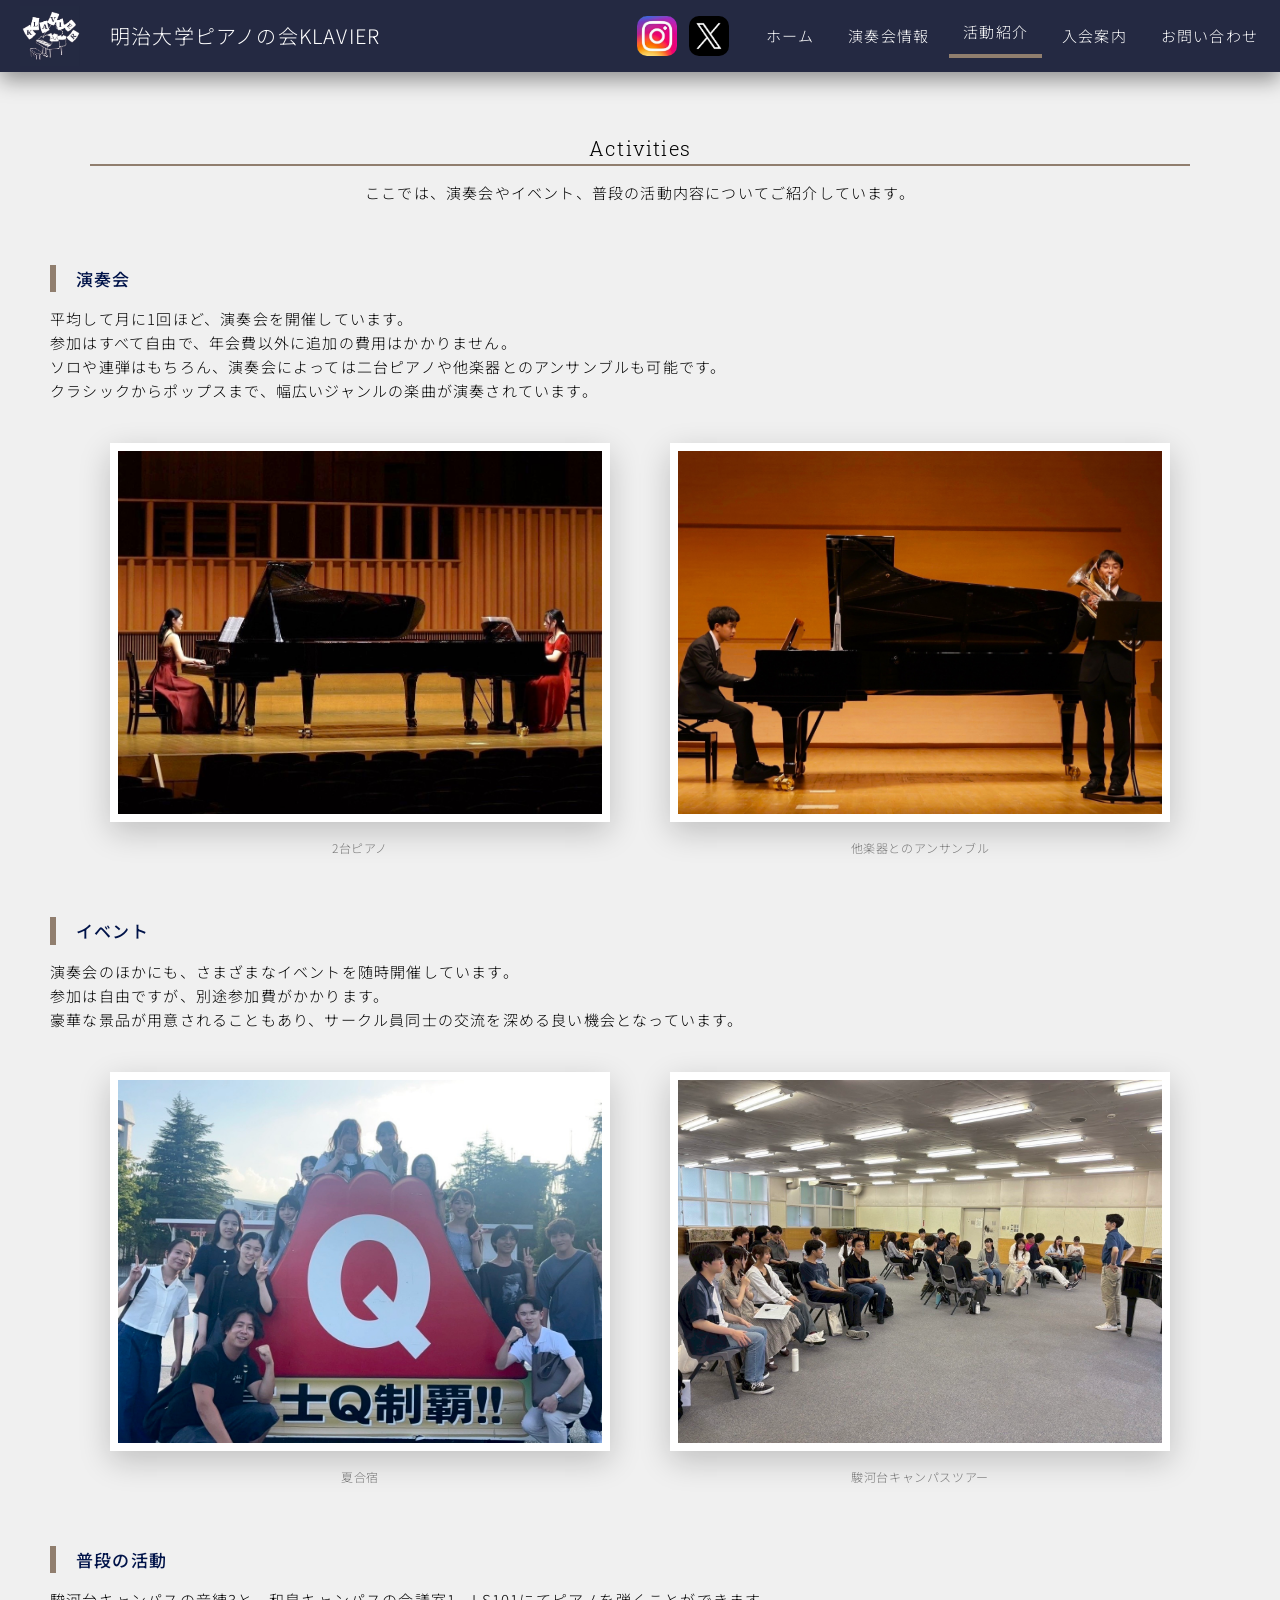
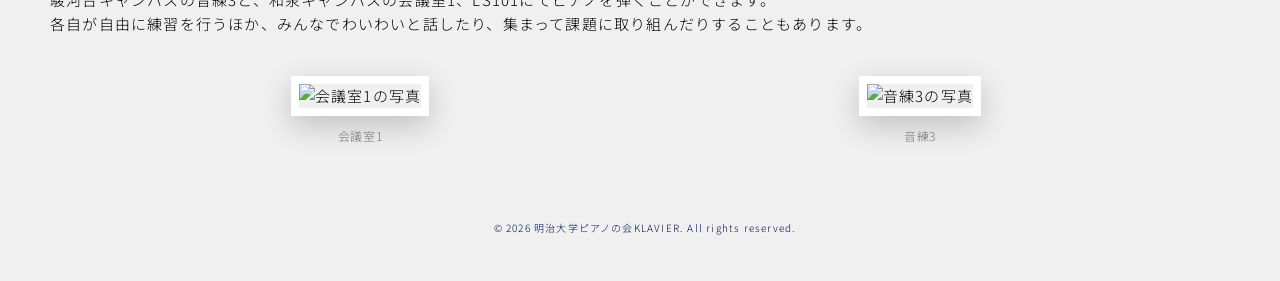
==== activities.html @ c99a4cb7 "Add files via upload" ====
<!DOCTYPE html>
<html lang="ja">

<head>
    <meta charset="UTF-8">
    <title id="KLAVIER">明治大学ピアノの会 KLAVIER</title>
    <meta name="description" content="明治大学公認ピアノサークル「ピアノの会KLAVIER」の公式サイトです♪">
    <meta name="viewport" content="width=device-width, initial-scale=1.0" />
    <link href="https://fonts.googleapis.com/css2?family=Roboto+Slab:wght@400;700&display=swap" rel="stylesheet">
    <link href="https://fonts.googleapis.com/css2?family=Noto+Sans+JP:wght@400;700;900&display=swap" rel="stylesheet">
    <link rel="icon" type="image/jpeg" href="images/icon.JPEG" />
    <link rel="stylesheet" href="style.css">
</head>

<body>
    <header class="site-header">
        <div class="container header-inner">
            <div class="logo-title">
                <img src="images/icon.JPEG" class="site-logo">
                <h1 class="site-title"><span class="sp-small">明治大学</span><br class="sp-only">ピアノの会KLAVIER</h1>
            </div>
            <div class="header-right">
                <div class="sns-links">
                    <a href="https://instagram.com/klavier_piano_meiji" target="_blank">
                        <img src="images/Instagram.jpg" alt="Instagram">
                    </a>
                    <a href="https://x.com/klavier_piano" target="_blank">
                        <img src="images/X.jpg" alt="X">
                    </a>
                </div>
                <nav class="main-nav" aria-label="メインナビゲーション">
                    <ul id="nav-list">

                        <li class="nav-item">
                            <a href="index.html" class="nav-link">ホーム</a>
                            <div class="nav-sublist">
                                <p>> KLAVIERとは<br>
                                > 東京六大学ピアノ連盟</p>
                            </div>
                        </li>

                        <li class="nav-item">
                            <a href="concerts.html" class="nav-link">演奏会情報</a>
                            <div class="nav-sublist">
                                <p>> 今後の演奏会<br>
                                    > 過去の演奏会</p>
                            </div>
                        </li>

                        <li class="nav-item">
                            <a href="activities.html" class="nav-link active">活動紹介</a>
                            <div class="nav-sublist">
                                <p>> 演奏会<br>
                                    > イベント<br>
                                    > 普段の活動</p>
                            </div>
                        </li>

                        <li class="nav-item">
                            <a href="join.html" class="nav-link">入会案内</a>
                            <div class="nav-sublist">
                                <p>> 入会方法<br>
                                    > 入会金<br>
                                    > よくある質問</p>
                            </div>
                        </li>

                        <li class="nav-item">
                            <a href="contact.html" class="nav-link">お問い合わせ</a>
                            <div class="nav-sublist">
                                <p>> OB・OGの方へ<br>
                                    > 出演依頼など</p>
                            </div>
                        </li>

                    </ul>
                </nav>
                <button class="nav-toggle" id="navToggle"><img src="images/toggle.jpg" alt="menu"></button>
            </div>
        </div>
    </header>

    <main>

        <section class="about container" aria-labelledby="about-heading">
            <h3 id="about-heading">Activities</h3>
            <p class="about-ex">ここでは、演奏会やイベント、普段の活動内容についてご紹介しています。</p>
            <article class="about-block">
                <h4>演奏会</h4>
                <p>平均して月に1回ほど、演奏会を開催しています。<br>
                    参加はすべて自由で、年会費以外に追加の費用はかかりません。<br>
                    ソロや連弾はもちろん、演奏会によっては二台ピアノや他楽器とのアンサンブルも可能です。<br>
                    クラシックからポップスまで、幅広いジャンルの楽曲が演奏されています。</p>
                <div class="about-images">
                    <figure>
                        <img src="images/act1.jpg" alt="2台ピアノを弾いている写真">
                        <figcaption>2台ピアノ</figcaption>
                    </figure>
                    <figure>
                        <img src="images/act2.jpg" alt="ピアノとユーフォニアム">
                        <figcaption>他楽器とのアンサンブル</figcaption>
                    </figure>
                </div>
            </article>
            <article class="about-block">
                <h4>イベント</h4>
                <p>演奏会のほかにも、さまざまなイベントを随時開催しています。<br>
                    参加は自由ですが、別途参加費がかかります。<br>
                    豪華な景品が用意されることもあり、サークル員同士の交流を深める良い機会となっています。</p>
                <div class="about-images">
                    <figure>
                        <img src="images/act3.jpg" alt="夏合宿の写真">
                        <figcaption>夏合宿</figcaption>
                    </figure>
                    <figure>
                        <img src="images/act4.jpg" alt="駿河台キャンパスツアーの写真">
                        <figcaption>駿河台キャンパスツアー</figcaption>
                    </figure>
                </div>
            </article>
            <article class="about-block">
                <h4>普段の活動</h4>
                <p>駿河台キャンパスの音練3と、和泉キャンパスの会議室1、LS101にてピアノを弾くことができます。<br>
                    各自が自由に練習を行うほか、みんなでわいわいと話したり、集まって課題に取り組んだりすることもあります。
                </p>
                <div class="about-images">
                    <figure>
                        <img src="images/act5.jpg" alt="会議室1の写真">
                        <figcaption>会議室1</figcaption>
                    </figure>
                    <figure>
                        <img src="images/act6.jpg" alt="音練3の写真">
                        <figcaption>音練3</figcaption>
                    </figure>
                </div>
            </article>
        </section>
    </main>

    <footer>
        <p>© 2026 明治大学ピアノの会KLAVIER. All rights reserved.</p>
    </footer>
    <script src="script.js"></script>
</body>

</html>
---- style.css ----
html {
  background: #f0f0f0;
}

body {
  margin: 0 0 30px 0;
  color: #000;
  background: #f0f0f0;
  line-height: 1.6;
  font-size: 15px;
  font-family: "Noto Sans JP", system-ui, -apple-system, "Hiragino Kaku Gothic ProN", "Yu Gothic", sans-serif;
  opacity: 0;
  transition: opacity 2.0s ease, transform 2.0s ease;
  font-weight: 300;
  letter-spacing: 0.08em;
}

body.loaded {
  opacity: 1;
}

main {
  margin: 0 30px;
}


/*****　ヘッダー　*****/
.site-header {
  background: #242942;
  color: #fff;
  padding: 6px 5px 6px 10px;
  position: sticky;
  top: 0;
  overflow: visible;
  z-index: 1000;
  box-shadow: 0 8px 20px rgba(0, 0, 0, 0.4);
}

.logo-title {
  display: flex;
  align-items: center;
  gap: 20px;
}

.header-inner {
  display: flex;
  align-items: center;
  position: relative;
  margin: 0;
}

.site-logo {
  width: 60px;
  height: auto;
  display: block;
  flex-shrink: 0;
  object-fit: contain;
  will-change: transform;
  margin: 0 10px;
}

.site-title {
  font-size: 20px;
  font-weight: 300;
  /*white-space: nowrap;*/
}

.header-right {
  display: flex;
  align-items: center;
  margin-left: auto;
  margin-right: 0;
}

/* SNSアイコンをヘッダー右上に配置 */
.sns-links {
  display: flex;
  gap: 12px;
  margin-left: auto;
  margin-right: 20px;
  margin-top: 6px;
  /* ナビの前に右寄せ */
  align-items: center;
}

.sns-links img {
  width: 40px;
  /* アイコンサイズ */
  height: 40px;
  border-radius: 10px;
  transition: transform 0.1s ease;
}

.sns-links img:hover {
  transform: scale(1.1);
}

/***** ナビ　*****/
.nav-toggle {
  display: none;
}

.main-nav ul {
  list-style: none;
  padding: 0;
  margin: 0;
  display: flex;
  align-items: center;
}

.main-nav .nav-link {
  display: inline-block;
  padding: 10px 14px;
  margin: 5px 3px;
  text-decoration: none;
  background: transparent;
  color: #fff;
  transition: 0.3s;
}

.main-nav .nav-link:hover,
.main-nav .nav-link:focus {
  background-color: rgba(255, 255, 255, 0.2);
  transform: translateY(-2px);
}

.main-nav .nav-link.active {
  border-bottom: solid 4px #907e6e;
  transform: translateY(-2px);
}

.main-nav .nav-link.active:hover,
.main-nav .nav-link.active:focus {
  outline: none;
}


/***** ヒーロー *****/
.hero {
  height: 500px;
  /* 高さ */
  background-image: url("images/header.jpg");
  background-size: cover;
  background-position: center;
  display: flex;
  align-items: center;
  justify-content: center;
  position: relative;
  margin-bottom: 60px;
}

.hero::before {
  content: "";
  position: absolute;
  inset: 0;
  background: rgba(255, 255, 255, 0.6);
  /* ← 白の強さ */
}

/* 中の文字を前面に */
.hero>* {
  position: relative;
}

.hero-title {
  font-size: 50px;
  text-align: center;
  font-weight: 600;
  font-family: "Roboto Slab", serif;
}

.hero-subtitle {
  font-size: 30px;
}

/* 下に白へフェード */
.hero::after {
  content: "";
  position: absolute;
  left: 0;
  right: 0;
  bottom: 0;
  height: 120px;
  background: linear-gradient(to bottom,
      rgba(240, 240, 240, 0),
      rgba(240, 240, 240, 1));
}


/***** 本文 *****/
.about-block {
  margin: 60px 0;
  padding: 0 20px;
}

#about-heading {
  border-bottom: solid 2px #907e6e;
  text-align: center;
  margin: 60px 60px 0 60px;
  font-size: 20px;
  font-weight: 300;
  font-family: "Roboto Slab", serif;
}

.about-block h4 {
  font-size: 17px;
  margin: 10px 0;
  color: #001349;
  border-left: solid 6px #907e6e;
  padding-left: 20px;
  font-weight: 500;
}

.about-ex {
  text-align: center;
}

.normal-list {
  padding-left: 0;
  margin-top: 20px;
}

.normal-list li {
  list-style: none;
  padding: 10px 0;
  margin-bottom: 8px;
  border-bottom: 1px solid #ccc;
  line-height: 1.7;
}

.note {
  font-size: 0.9em;
  color: #777;
}


/***** 写真 *****/
.about-images {
  display: grid;
  grid-template-columns: repeat(2, 1fr);
  gap: 60px;
  margin: 40px 60px;
  justify-items: center;
}

.about-images figure {
  margin: 0;
  text-align: center;
}

.about-images img {
  width: 100%;
  border: 8px solid #fff;
  box-shadow: 0 10px 30px rgba(0, 0, 0, 0.2);
  transition: transform 0.3s ease;
}

.about-images figcaption {
  margin-top: 10px;
  font-size: 0.8em;
  color: #777;
  letter-spacing: 0.05em;
}

.about-images img:hover {
  transform: scale(1.02);
}


/***** Instagram *****/
.instagram-wrapper {
  display: flex;
  justify-content: center;
}

.instagram-grid {
  display: grid;
  grid-template-columns: repeat(2, 1fr);
  gap: 100px;
}

.instagram-media {
  max-width: 300px !important;
  border-radius: 5px;
  box-shadow: 0 10px 30px rgba(0, 0, 0, 0.2);
  transition: transform 0.3s ease;
}

.instagram-media:hover {
  transform: scale(1.02);
}

/***** Q-A *****/
.faq-list {
  list-style: none;
  padding-left: 0;
}

.q-list {
  position: relative;
  padding-left: 40px;
  margin-top: 30px;
}

.q-list::before {
  content: "Q";
  position: absolute;
  left: 0;
  top: 0;
  width: 26px;
  height: 26px;
  border-radius: 50%;
  background: #001349;
  color: #fff;
  font-size: 14px;
  text-align: center;
  line-height: 26px;
}

.a-list {
  position: relative;
  padding-left: 40px;
  margin-top: 10px;
  margin-bottom: 20px;
  color: #777;
}

.a-list::before {
  content: "A";
  position: absolute;
  left: 0;
  top: 0;
  width: 26px;
  height: 26px;
  border-radius: 50%;
  background: #907e6e;
  color: #fff;
  font-size: 14px;
  text-align: center;
  line-height: 26px;
}


/***** フッター *****/
footer {
  color: #001349;
  text-align: center;
  margin: 0 10px 0 20px;
  padding: 5px 0;
  font-size: 10px;
  letter-spacing: 0.12em;
}


.nav-sublist {
  display: none;
}

* {
  box-sizing: border-box;
}

.sp-only {
  display: none;
}


/***** レスポンシブ *****/
@media (max-width: 1060px) {
  main {
    margin: 0 7px;
  }

  .main-nav ul {
    position: fixed;
    top: 72px;
    right: 0;
    width: 210px;
    height: 100%;
    background: #242942;
    border-left: solid #907e6e 5px;

    display: flex;
    align-items: flex-start;
    flex-direction: column;
    padding: 20px 20px;
    margin: 0;

    transform: translateX(100%);
    transition: transform 0.3s ease;
  }

  .main-nav ul.open {
    transform: translateX(0);
  }

  .main-nav .nav-link {
    padding: 6px 10px 2px 10px;
    margin: 0;
  }

  .nav-sublist p {
    margin-top: 4px;
    margin-bottom: 30px;
  }

  .nav-sublist {
    display: block;
    font-size: 12px;
    text-align: left;
  }

  .nav-toggle {
    color: #fff;
    display: flex;
    font-size: 40px;
    background-color: #242942;
    border: none;
    cursor: pointer;
    margin-left: auto;
    margin-right: 12px;
    padding: 0;
    outline: none;
    justify-content: flex-end;
  }

  .nav-toggle img {
    width: 40px;
    height: 50px;
  }

  .about-images {
    margin: 30px 20px;
    gap: 20px;
  }

  .about-images img {
    max-width: 300px;
  }

  .instagram-grid {
    gap: 50px;
  }

  .instagram-media {
    width: 100% !important;
    max-width: 300px !important;
    min-width: 0 !important;
  }

}

@media (max-width: 700px) {

  main {
    margin: 0 10px;
    padding-bottom: 20px;
    font-size: 14px;
  }

  .main-nav ul {
    top: 55px;
    width: 170px;
    padding: 20px 20px;
    margin: 0;
  }

  .nav-sublist {
    font-size: 11px;
  }

  .hero {
    height: 300px;
  }

  .hero-title {
    font-size: 28px;
  }

  .hero-subtitle {
    font-size: 16px;
  }

  .site-title {
    font-size: 15px;
    font-weight: 200;
    margin-top: 0;
    line-height: 1.1;
  }

  .logo-title {
    gap: 4px;
  }

  .nav-toggle {
    font-size: 28px;
    margin-left: 10px;
    margin-right: 12px;
  }

  .nav-toggle img {
    width: 32px;
    height: 40px;
  }

  .site-logo {
    width: 40px;
  }

  .sns-links {
    gap: 8px;
    margin-right: 0;
  }

  .sns-links img {
    width: 32px;
    height: 32px;
    border-radius: 8px;
  }

  .about-block {
    padding: 0 10px;
  }

  .about-block h4 {
    font-size: 15px;
    border-left: solid 3px #907e6e;
    padding-left: 15px;
  }

  #about-heading {
    font-size: 17px;
  }

  ul li {
    font-size: 14px;
  }

  .about-images {
    grid-template-columns: 1fr;
    margin: 30px 10px;
    gap: 20px;
  }

  .about-images img {
    max-width: 300px;
  }

  .instagram-grid {
    grid-template-columns: 1fr;
    gap: 20px;
    margin: 30px 10px;
  }

  footer {
    font-size: 10px;
  }

  .sp-hide {
    display: none;
  }

  .sp-small {
    font-size: 8px;
  }

  .sp-only {
    display: block;
  }

}

@media (max-width: 360px) {
  .site-title {
    font-size: 13px;
  }
  .main-nav ul {
    top: 52px;
  }

  .sns-links {
    gap: 6px;
  }

  .sns-links img {
    width: 28px;
    height: 28px;
    border-radius: 7px;
  }

}
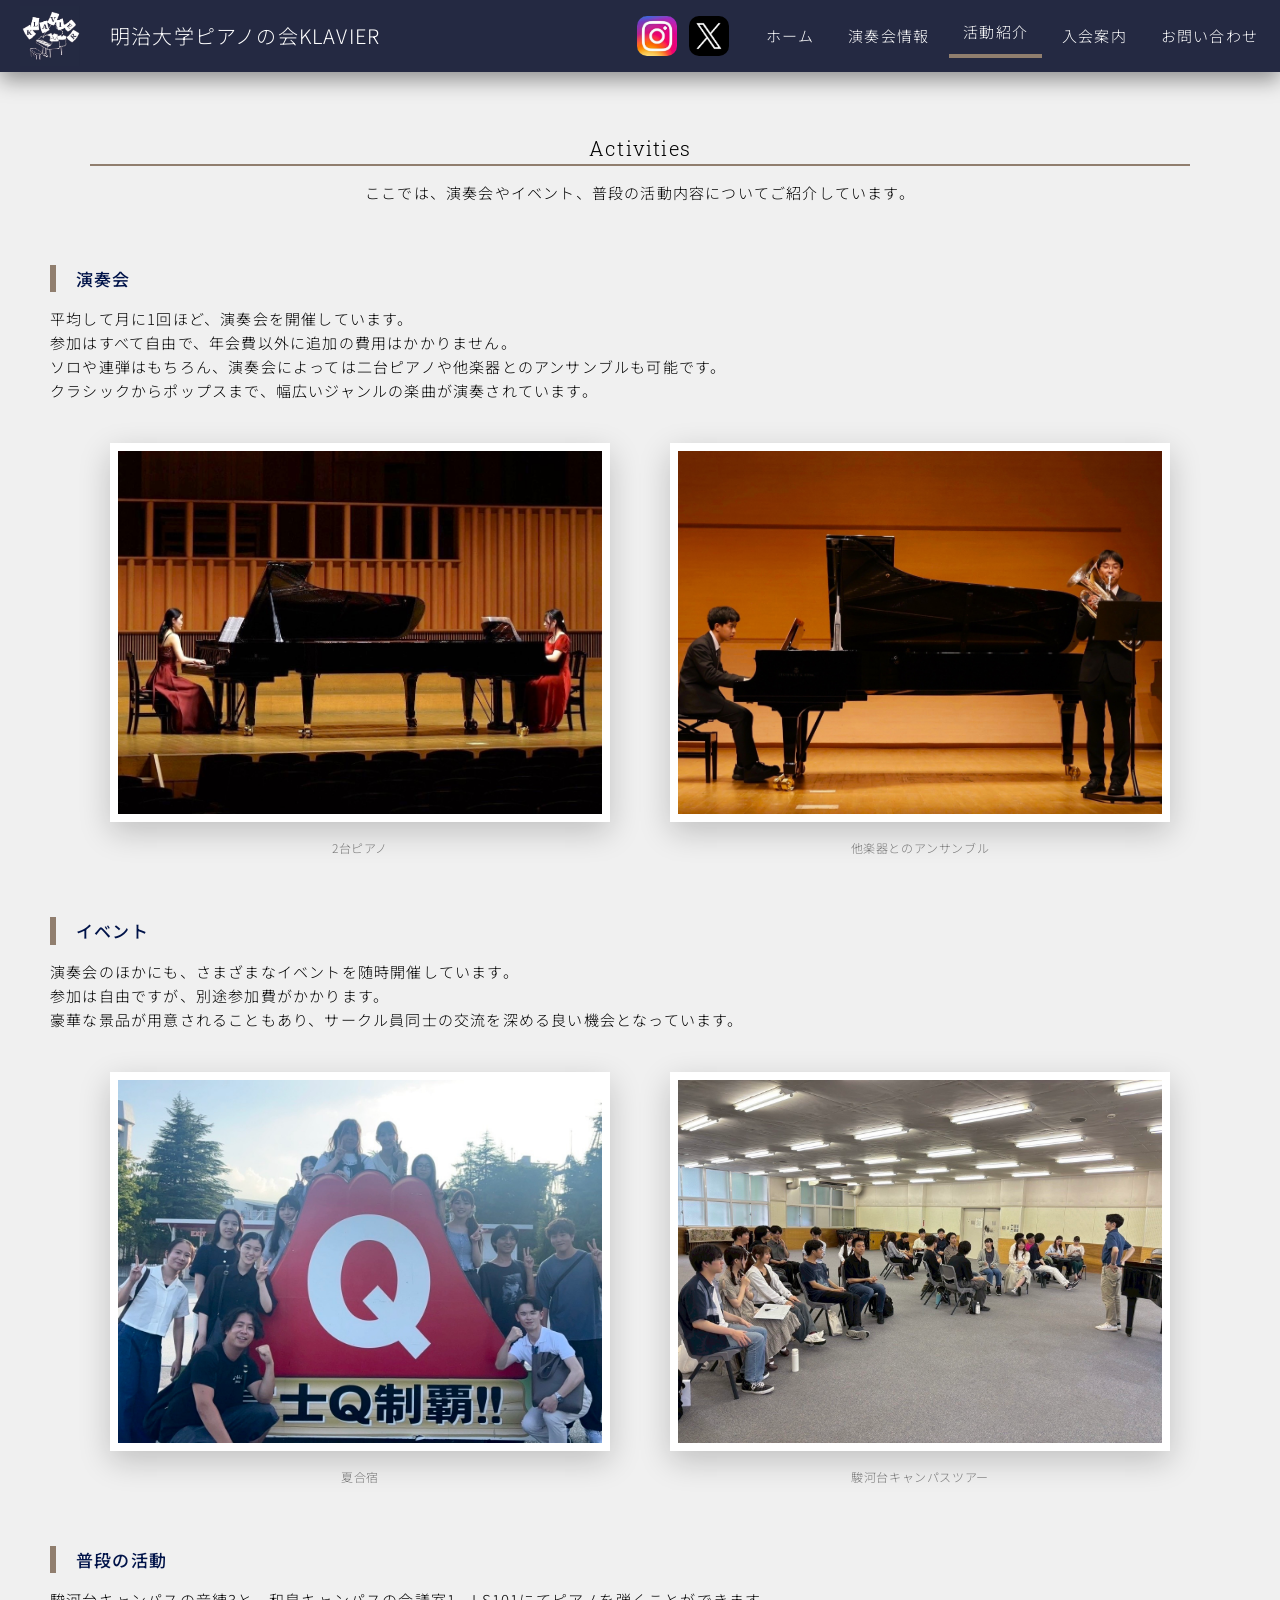
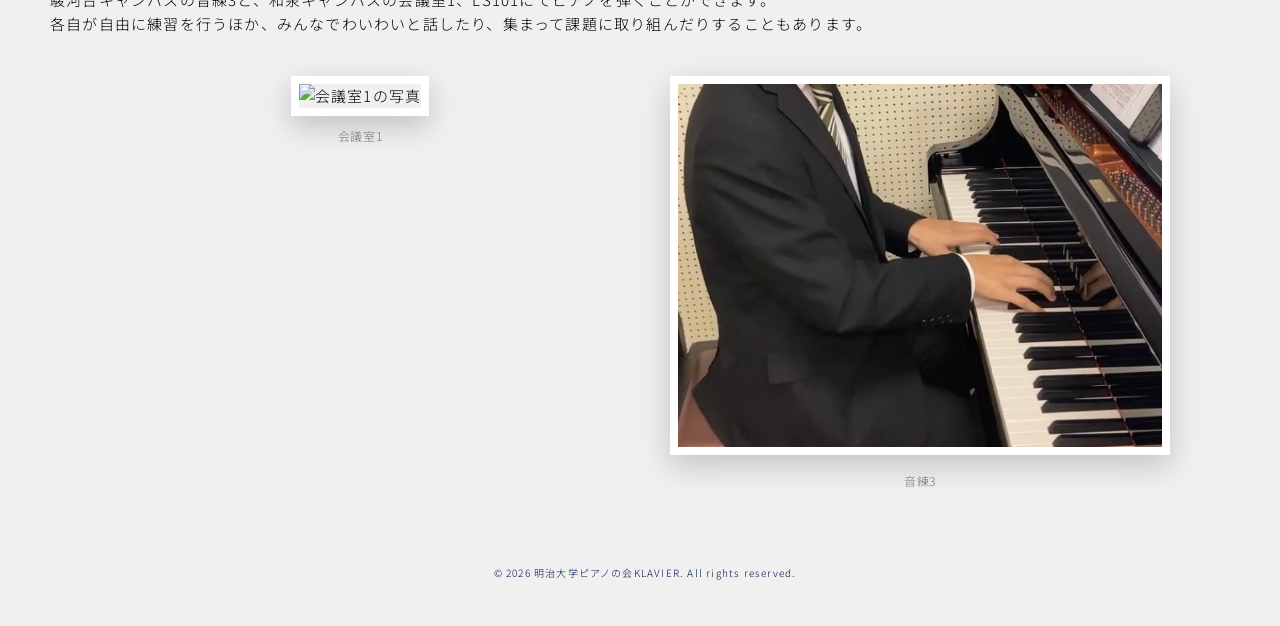
==== commit 1d57d373: "Add files via upload" ====
--- a/activities.html
+++ b/activities.html
@@ -3,13 +3,16 @@
 
 <head>
     <meta charset="UTF-8">
-    <title id="KLAVIER">明治大学ピアノの会 KLAVIER</title>
+    <title id="KLAVIER">明治大学ピアノの会KLAVIER|活動紹介</title>
     <meta name="description" content="明治大学公認ピアノサークル「ピアノの会KLAVIER」の公式サイトです♪">
     <meta name="viewport" content="width=device-width, initial-scale=1.0" />
     <link href="https://fonts.googleapis.com/css2?family=Roboto+Slab:wght@400;700&display=swap" rel="stylesheet">
     <link href="https://fonts.googleapis.com/css2?family=Noto+Sans+JP:wght@400;700;900&display=swap" rel="stylesheet">
     <link rel="icon" type="image/jpeg" href="images/icon.JPEG" />
     <link rel="stylesheet" href="style.css">
+    <!-- Google Analytics -->
+    <script async src="https://www.googletagmanager.com/gtag/js?id=G-3WQCKLP3B3"></script>
+    <script src="analytics.js"></script>
 </head>
 
 <body>
@@ -30,63 +33,56 @@
                 </div>
                 <nav class="main-nav" aria-label="メインナビゲーション">
                     <ul id="nav-list">
-
                         <li class="nav-item">
                             <a href="index.html" class="nav-link">ホーム</a>
                             <div class="nav-sublist">
-                                <p>> KLAVIERとは<br>
-                                > 東京六大学ピアノ連盟</p>
+                                <a href="index.html#klavier">> KLAVIERとは</a><br>
+                                <a href="index.html#rokuren">> 東京六大学ピアノ連盟</a>
                             </div>
                         </li>
-
                         <li class="nav-item">
                             <a href="concerts.html" class="nav-link">演奏会情報</a>
                             <div class="nav-sublist">
-                                <p>> 今後の演奏会<br>
-                                    > 過去の演奏会</p>
+                                <a href="concerts.html#after">> 今後の演奏会</a><br>
+                                <a href="concerts.html#before">> 過去の演奏会</a>
                             </div>
                         </li>
-
                         <li class="nav-item">
                             <a href="activities.html" class="nav-link active">活動紹介</a>
                             <div class="nav-sublist">
-                                <p>> 演奏会<br>
-                                    > イベント<br>
-                                    > 普段の活動</p>
+                                <a href="activities.html#concert">> 演奏会</a><br>
+                                <a href="activities.html#event">> イベント</a><br>
+                                <a href="activities.html#daily">> 普段の活動</a>
                             </div>
                         </li>
-
                         <li class="nav-item">
                             <a href="join.html" class="nav-link">入会案内</a>
                             <div class="nav-sublist">
-                                <p>> 入会方法<br>
-                                    > 入会金<br>
-                                    > よくある質問</p>
+                                <a href="join.html#howto">> 入会方法</a><br>
+                                <a href="join.html#fee">> 入会金</a><br>
+                                <a href="join.html#question">> よくある質問</a>
                             </div>
                         </li>
-
                         <li class="nav-item">
                             <a href="contact.html" class="nav-link">お問い合わせ</a>
                             <div class="nav-sublist">
-                                <p>> OB・OGの方へ<br>
-                                    > 出演依頼など</p>
+                                <a href="contact.html#obog">> OB・OGの方へ</a><br>
+                                <a href="contact.html#request" </a>> 出演依頼など</a>
                             </div>
                         </li>
-
                     </ul>
                 </nav>
-                <button class="nav-toggle" id="navToggle"><img src="images/toggle.jpg" alt="menu"></button>
+                <button class="nav-toggle" id="navToggle"><img id="menu-icon" src="images/menu.jpg" alt="menu"></button>
             </div>
         </div>
     </header>
 
     <main>
-
         <section class="about container" aria-labelledby="about-heading">
             <h3 id="about-heading">Activities</h3>
             <p class="about-ex">ここでは、演奏会やイベント、普段の活動内容についてご紹介しています。</p>
             <article class="about-block">
-                <h4>演奏会</h4>
+                <h4 id="concert" class="anchor">演奏会</h4>
                 <p>平均して月に1回ほど、演奏会を開催しています。<br>
                     参加はすべて自由で、年会費以外に追加の費用はかかりません。<br>
                     ソロや連弾はもちろん、演奏会によっては二台ピアノや他楽器とのアンサンブルも可能です。<br>
@@ -103,7 +99,7 @@
                 </div>
             </article>
             <article class="about-block">
-                <h4>イベント</h4>
+                <h4 id="event" class="anchor">イベント</h4>
                 <p>演奏会のほかにも、さまざまなイベントを随時開催しています。<br>
                     参加は自由ですが、別途参加費がかかります。<br>
                     豪華な景品が用意されることもあり、サークル員同士の交流を深める良い機会となっています。</p>
@@ -119,7 +115,7 @@
                 </div>
             </article>
             <article class="about-block">
-                <h4>普段の活動</h4>
+                <h4 id="daily" class="anchor">普段の活動</h4>
                 <p>駿河台キャンパスの音練3と、和泉キャンパスの会議室1、LS101にてピアノを弾くことができます。<br>
                     各自が自由に練習を行うほか、みんなでわいわいと話したり、集まって課題に取り組んだりすることもあります。
                 </p>
--- a/style.css
+++ b/style.css
@@ -1,5 +1,6 @@
 html {
   background: #f0f0f0;
+  scroll-behavior: smooth;
 }
 
 body {
@@ -132,6 +133,10 @@
 .main-nav .nav-link.active:hover,
 .main-nav .nav-link.active:focus {
   outline: none;
+}
+
+.nav-sublist {
+  display: none;
 }
 
 
@@ -223,7 +228,6 @@
 .normal-list li {
   list-style: none;
   padding: 10px 0;
-  margin-bottom: 8px;
   border-bottom: 1px solid #ccc;
   line-height: 1.7;
 }
@@ -351,17 +355,20 @@
   letter-spacing: 0.12em;
 }
 
-
-.nav-sublist {
-  display: none;
-}
-
 * {
   box-sizing: border-box;
 }
 
 .sp-only {
   display: none;
+}
+
+.gray {
+  color: #777;
+}
+
+.anchor {
+  scroll-margin-top: 120px;
 }
 
 
@@ -399,15 +406,23 @@
     margin: 0;
   }
 
-  .nav-sublist p {
-    margin-top: 4px;
-    margin-bottom: 30px;
-  }
-
   .nav-sublist {
     display: block;
     font-size: 12px;
     text-align: left;
+    margin-top: 6px;
+    margin-bottom: 24px;
+  }
+
+  .nav-sublist a {
+    color: #fff;
+    text-decoration: none;
+  }
+
+  .nav-sublist a:hover,
+  .nav-sublist a:focus {
+    background-color: rgba(255, 255, 255, 0.2);
+    transform: translateY(-2px);
   }
 
   .nav-toggle {
@@ -460,13 +475,15 @@
 
   .main-nav ul {
     top: 55px;
-    width: 170px;
+    width: 180px;
     padding: 20px 20px;
     margin: 0;
   }
 
   .nav-sublist {
     font-size: 11px;
+    margin-top: 4px;
+    margin-bottom: 12px;
   }
 
   .hero {
@@ -568,12 +585,17 @@
     display: block;
   }
 
+  .anchor {
+    scroll-margin-top: 80px;
+  }
+
 }
 
 @media (max-width: 360px) {
   .site-title {
     font-size: 13px;
   }
+
   .main-nav ul {
     top: 52px;
   }
